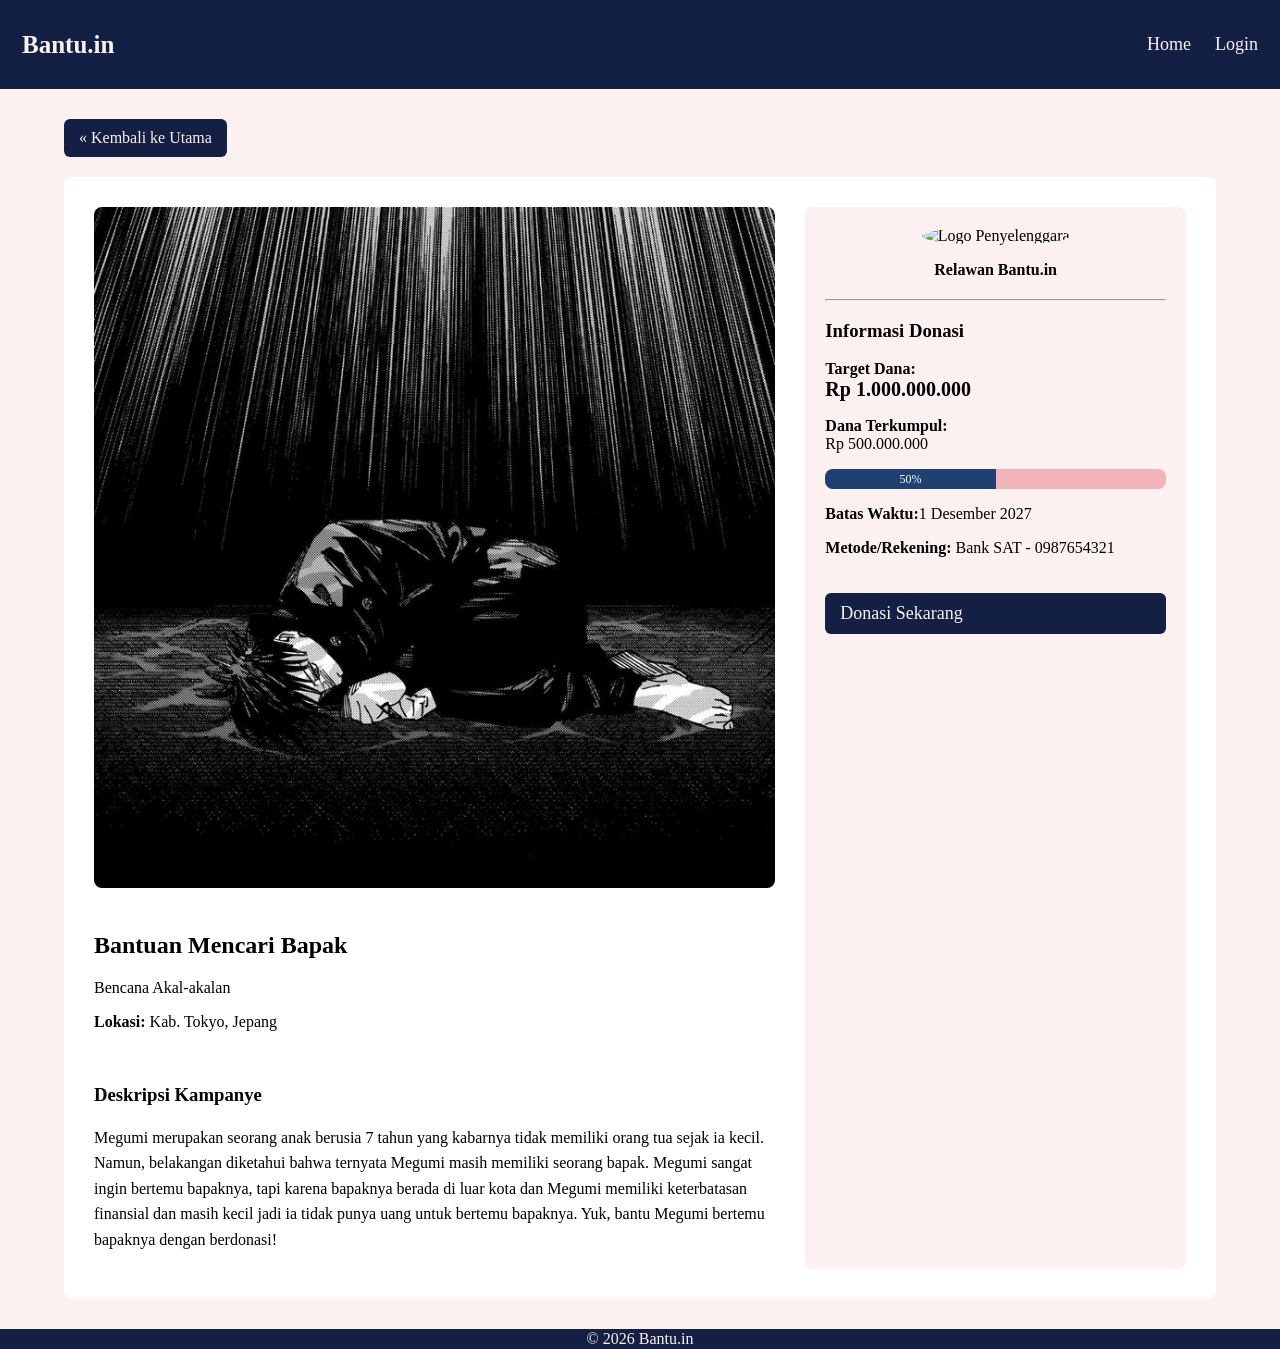
==== Crowdfunding Bantu.in/detail.html @ e0cf10b4 "detail1+css" ====
<!DOCTYPE html>
<html lang="en">
<head>
    <meta charset="UTF-8">
    <meta name="viewport" content="width=device-width, initial-scale=1.0">
    <title>Bantu.in - Crowdfunding and Donation Platform</title>
    <link rel="stylesheet" href="style.css">
</head>
<body>
    <header class="header">
        <a class="logo">Bantu.in</a>
        <nav class="navbar-right">
            <a href="index.html">Home</a>
            <a href="login.html">Login</a>
        </nav>
    </header>

    <main class="container">
        <a href="index.html" class="btn" style="margin-bottom: 20px">&laquo; Kembali ke Utama</a>
        <section class="detail-layout">
            <section class="col-main">
                <img src="gambar/detail1.jpeg" alt="Megumi terlantar" class="detail-img">
                <h2>Bantuan Mencari Bapak</h2>
                <span class="category-badge" style="margin-top:10px;">Bencana Akal-akalan</span>
                <p><strong>Lokasi:</strong> Kab. Tokyo, Jepang</p>
                <br>
                <h3>Deskripsi Kampanye</h3>
                <p style="margin-top: 10px; line-height: 1.6;">Megumi merupakan seorang anak berusia 7 tahun yang kabarnya tidak memiliki orang tua sejak ia kecil. Namun, belakangan diketahui bahwa ternyata Megumi masih memiliki seorang bapak. Megumi sangat ingin bertemu bapaknya, tapi karena bapaknya berada di luar kota dan Megumi memiliki keterbatasan finansial dan masih kecil jadi ia tidak punya uang untuk bertemu bapaknya. Yuk, bantu Megumi bertemu bapaknya dengan berdonasi!</p>
            </section>

            <section class="col-sidebar">
                <div style="text-align: center; margin-bottom: 20px;">
                    <img src="https://images.unsplash.com/photo-1560179707-f14e90ef3623?w=100&q=80" alt="Logo Penyelenggara" style="border-radius: 50%; width: 80px; height: 80px;">
                    <p><strong>Relawan Bantu.in</strong></p>
                </div>
                
                <hr style="margin: 15px 0;">
                
                <h3>Informasi Donasi</h3>
                <p style="margin-top: 10px;"><strong>Target Dana:</strong><br> <span style="font-size: 20px; font-weight: bold;">Rp 1.000.000.000</span></p>
                <p style="margin-top: 10px;"><strong>Dana Terkumpul:</strong><br> Rp 500.000.000</p>
                
                <div class="progress-container">
                    <div class="progress-bar" style="width: 50%;">50%</div>
                </div>

                <p><strong>Batas Waktu:</strong>1 Desember 2027</p>
                <p style="margin-top: 10px;"><strong>Metode/Rekening:</strong> Bank SAT - 0987654321</p>

                <a href="donasi.html" class="btn btn-donasi" style="width: 100%; box-sizing: border-box; font-size: 18px; margin-top: 20px;">Donasi Sekarang</a>
            </section>
        </section>
    </main>

    <footer class="footer">
        <p>&copy; 2026 Bantu.in</p>
    </footer>

</body>
</html>
---- Crowdfunding Bantu.in/style.css ----
body {
    margin: 0;
    padding: 0;
    background-color: #FDF0F0;
}

/*HEADER PART*/
.header {
    background-color: #132043;
    padding: 20px 10px;
    overflow: hidden;
    position: sticky;
    top: 0;
}

.header a {
    float: left;
    color: #FDF0F0;
    text-align: center;
    padding: 12px;
    text-decoration: none;
    font-size: 18px;
    line-height: 25px;
    border-radius: 4px;
}

.header a.logo {
    font-size: 25px;
    font-weight: bold;
}

.navbar-right a:hover {
  background-color: #FDF0F0;
  color: #132043;
}

.navbar-right a.active {
  background-color: #F1B4BB;
  color: #1F4172;
}

.navbar-right {
  float: right;
}

/*CONTENT PART*/
.container {
    padding: 30px 5%;
}

/*DARKK Blue #132043
Dark Blue #1F4172
Peach #F1B4BB
Pink Krem (?) #FDF0F0*/

/*DETAIL PAGE*/
.detail-layout {
    display: flex;
    gap: 30px;
    background: white;
    padding: 30px;
    border-radius: 8px;
    box-shadow: #1F4172;
}

.col-main {
    flex: 2;
}

.col-sidebar {
    flex: 1;
    background: #FDF0F0;
    padding: 20px;
    border-radius: 8px;
}

.detail-img {
    width: 100%;
    border-radius: 8px;
    margin-bottom: 20px;
}

.progress-container {
    background-color: #F1B4BB;
    border-radius: 8px;
    width: 100%;
    height: 20px;
    margin: 15px 0;
    overflow: hidden;
}

.progress-bar {
    background-color: #1F4172;
    height: 100%;
    text-align: center;
    color: white;
    font-size: 12px;
    line-height: 20px;
}

.btn, .btn-donasi {
    display: inline-block;
    background-color: #132043;
    color: #FDF0F0;
    padding: 10px 15px;
    text-decoration: none;
    border-radius: 6px;

}

.btn:hover, .btn-donasi:hover {
    background-color: #FDF0F0;
    color: #132043;
    outline: 2px solid #132043; 
}

.btn:active, .btn-donasi:active {
    background-color: #F1B4BB;
    color: #1F4172;
    outline: none;
}

/*FOOTER PART*/
.footer {
    background-color: #132043;
    padding: 1px 1px;
    overflow: hidden;
}

.footer p{
    color: #FDF0F0;
    margin: 0;
    text-align: center;
}

.login {
    font-family:Cambria, Cochin, Georgia, Times, 'Times New Roman', serif;
    font-size: 200px;
    position:relative;
    text-align: right;
    margin-right: 150px;
}
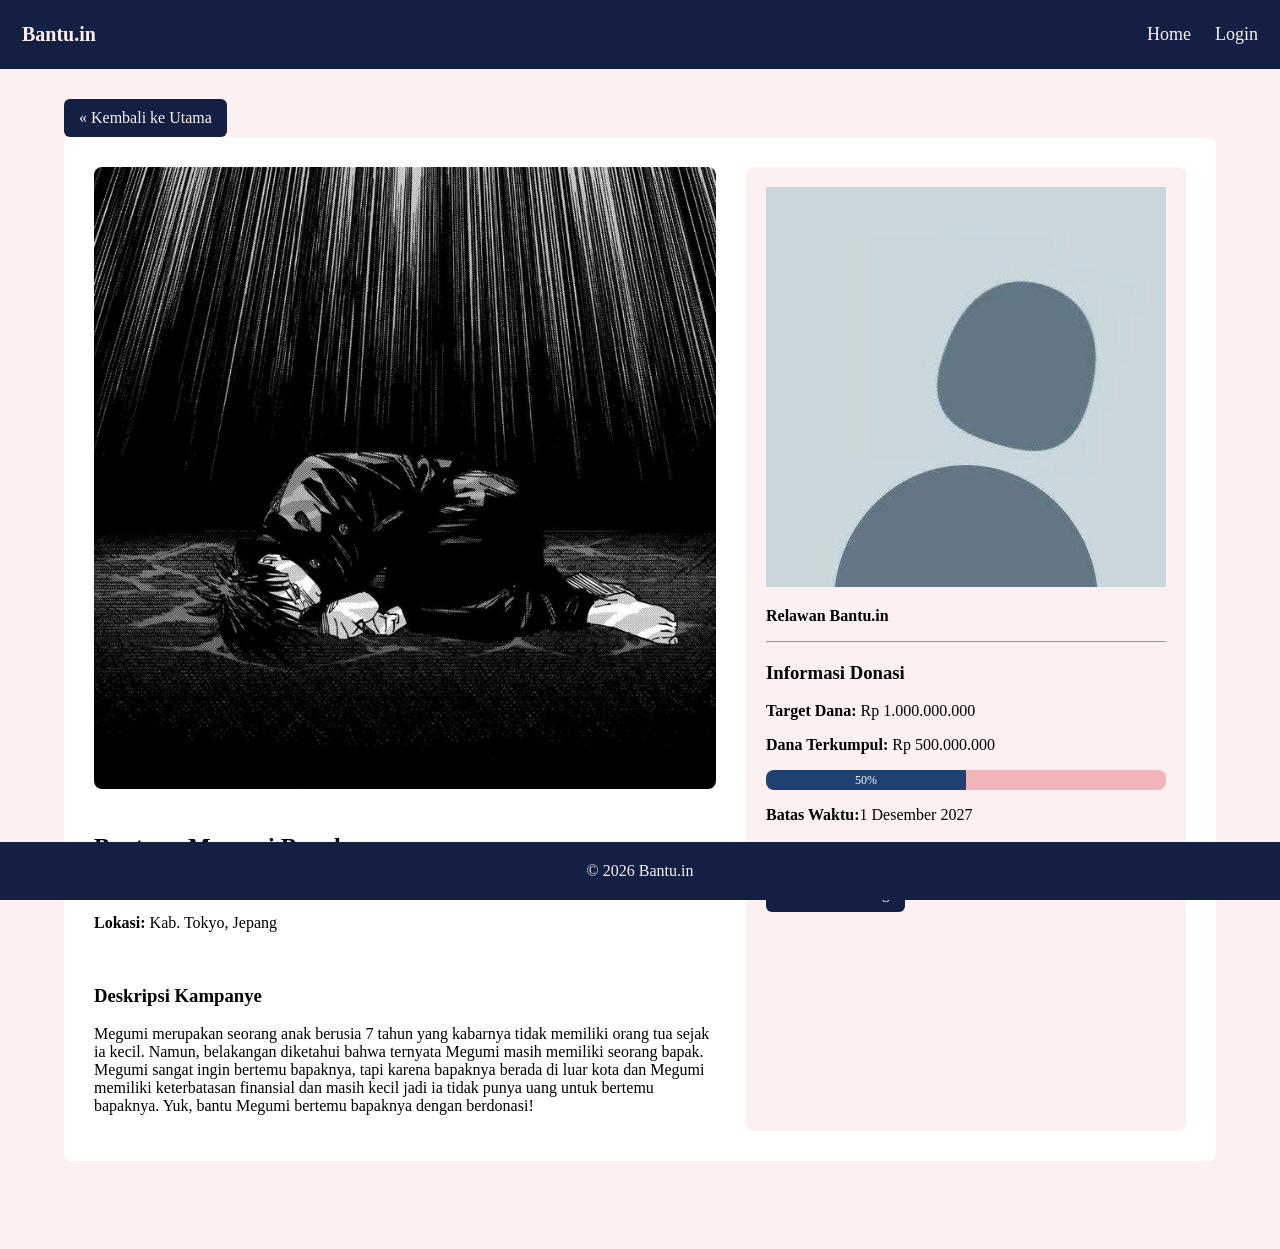
==== commit 2c201ffa: "kecilin header+benerin html detail" ====
--- a/Crowdfunding Bantu.in/detail.html
+++ b/Crowdfunding Bantu.in/detail.html
@@ -16,45 +16,42 @@
     </header>
 
     <main class="container">
-        <a href="index.html" class="btn" style="margin-bottom: 20px">&laquo; Kembali ke Utama</a>
+        <a href="index.html" class="btn btn-backhome">&laquo; Kembali ke Utama</a>
         <section class="detail-layout">
-            <section class="col-main">
+            <article class="col-main">
                 <img src="gambar/detail1.jpeg" alt="Megumi terlantar" class="detail-img">
                 <h2>Bantuan Mencari Bapak</h2>
-                <span class="category-badge" style="margin-top:10px;">Bencana Akal-akalan</span>
+                <span class="category-badge">Bencana Akal-akalan</span>
                 <p><strong>Lokasi:</strong> Kab. Tokyo, Jepang</p>
                 <br>
                 <h3>Deskripsi Kampanye</h3>
-                <p style="margin-top: 10px; line-height: 1.6;">Megumi merupakan seorang anak berusia 7 tahun yang kabarnya tidak memiliki orang tua sejak ia kecil. Namun, belakangan diketahui bahwa ternyata Megumi masih memiliki seorang bapak. Megumi sangat ingin bertemu bapaknya, tapi karena bapaknya berada di luar kota dan Megumi memiliki keterbatasan finansial dan masih kecil jadi ia tidak punya uang untuk bertemu bapaknya. Yuk, bantu Megumi bertemu bapaknya dengan berdonasi!</p>
-            </section>
+                <p class="deskripsi">Megumi merupakan seorang anak berusia 7 tahun yang kabarnya tidak memiliki orang tua sejak ia kecil. Namun, belakangan diketahui bahwa ternyata Megumi masih memiliki seorang bapak. Megumi sangat ingin bertemu bapaknya, tapi karena bapaknya berada di luar kota dan Megumi memiliki keterbatasan finansial dan masih kecil jadi ia tidak punya uang untuk bertemu bapaknya. Yuk, bantu Megumi bertemu bapaknya dengan berdonasi!</p>
+            </article>
 
-            <section class="col-sidebar">
-                <div style="text-align: center; margin-bottom: 20px;">
-                    <img src="https://images.unsplash.com/photo-1560179707-f14e90ef3623?w=100&q=80" alt="Logo Penyelenggara" style="border-radius: 50%; width: 80px; height: 80px;">
+            <article class="col-sidebar">
+                <div>
+                    <img src="gambar/profil1.jpeg" alt="Logo Penyelenggara" class="organizer-logo">
                     <p><strong>Relawan Bantu.in</strong></p>
                 </div>
                 
-                <hr style="margin: 15px 0;">
+                <hr>
                 
                 <h3>Informasi Donasi</h3>
-                <p style="margin-top: 10px;"><strong>Target Dana:</strong><br> <span style="font-size: 20px; font-weight: bold;">Rp 1.000.000.000</span></p>
-                <p style="margin-top: 10px;"><strong>Dana Terkumpul:</strong><br> Rp 500.000.000</p>
-                
+                <p><strong>Target Dana:</strong> <span class="dana-badge">Rp 1.000.000.000</span></p>
+                <p><strong>Dana Terkumpul:</strong> <span class="dana-badge">Rp 500.000.000</span></p>
                 <div class="progress-container">
                     <div class="progress-bar" style="width: 50%;">50%</div>
                 </div>
+                <p><strong>Batas Waktu:</strong>1 Desember 2027</p>
+                <p class="rekening-info"><strong>Metode/Rekening:</strong> Bank SAT - 0987654321</p>
 
-                <p><strong>Batas Waktu:</strong>1 Desember 2027</p>
-                <p style="margin-top: 10px;"><strong>Metode/Rekening:</strong> Bank SAT - 0987654321</p>
-
-                <a href="donasi.html" class="btn btn-donasi" style="width: 100%; box-sizing: border-box; font-size: 18px; margin-top: 20px;">Donasi Sekarang</a>
-            </section>
+                <a href="donasi.html" class="btn btn-donasi">Donasi Sekarang</a>
+            </article>
         </section>
     </main>
 
     <footer class="footer">
         <p>&copy; 2026 Bantu.in</p>
     </footer>
-
 </body>
 </html>
--- a/Crowdfunding Bantu.in/style.css
+++ b/Crowdfunding Bantu.in/style.css
@@ -1,3 +1,4 @@
+/**/
 body {
     margin: 0;
     padding: 0;
@@ -7,7 +8,7 @@
 /*HEADER PART*/
 .header {
     background-color: #132043;
-    padding: 20px 10px;
+    padding: 10px;
     overflow: hidden;
     position: sticky;
     top: 0;
@@ -25,7 +26,7 @@
 }
 
 .header a.logo {
-    font-size: 25px;
+    font-size: 20px;
     font-weight: bold;
 }
 
@@ -123,8 +124,10 @@
 /*FOOTER PART*/
 .footer {
     background-color: #132043;
-    padding: 1px 1px;
+    padding: 20px;
     overflow: hidden;
+    position: sticky;
+    bottom: 0;
 }
 
 .footer p{
@@ -139,4 +142,15 @@
     position:relative;
     text-align: right;
     margin-right: 150px;
+}
+
+.loginPage {
+    text-align: center;
+    padding: 20px;
+    border-radius: 8px;
+    width: 300px;
+}
+
+button {
+    background-color: greenyellow;
 }
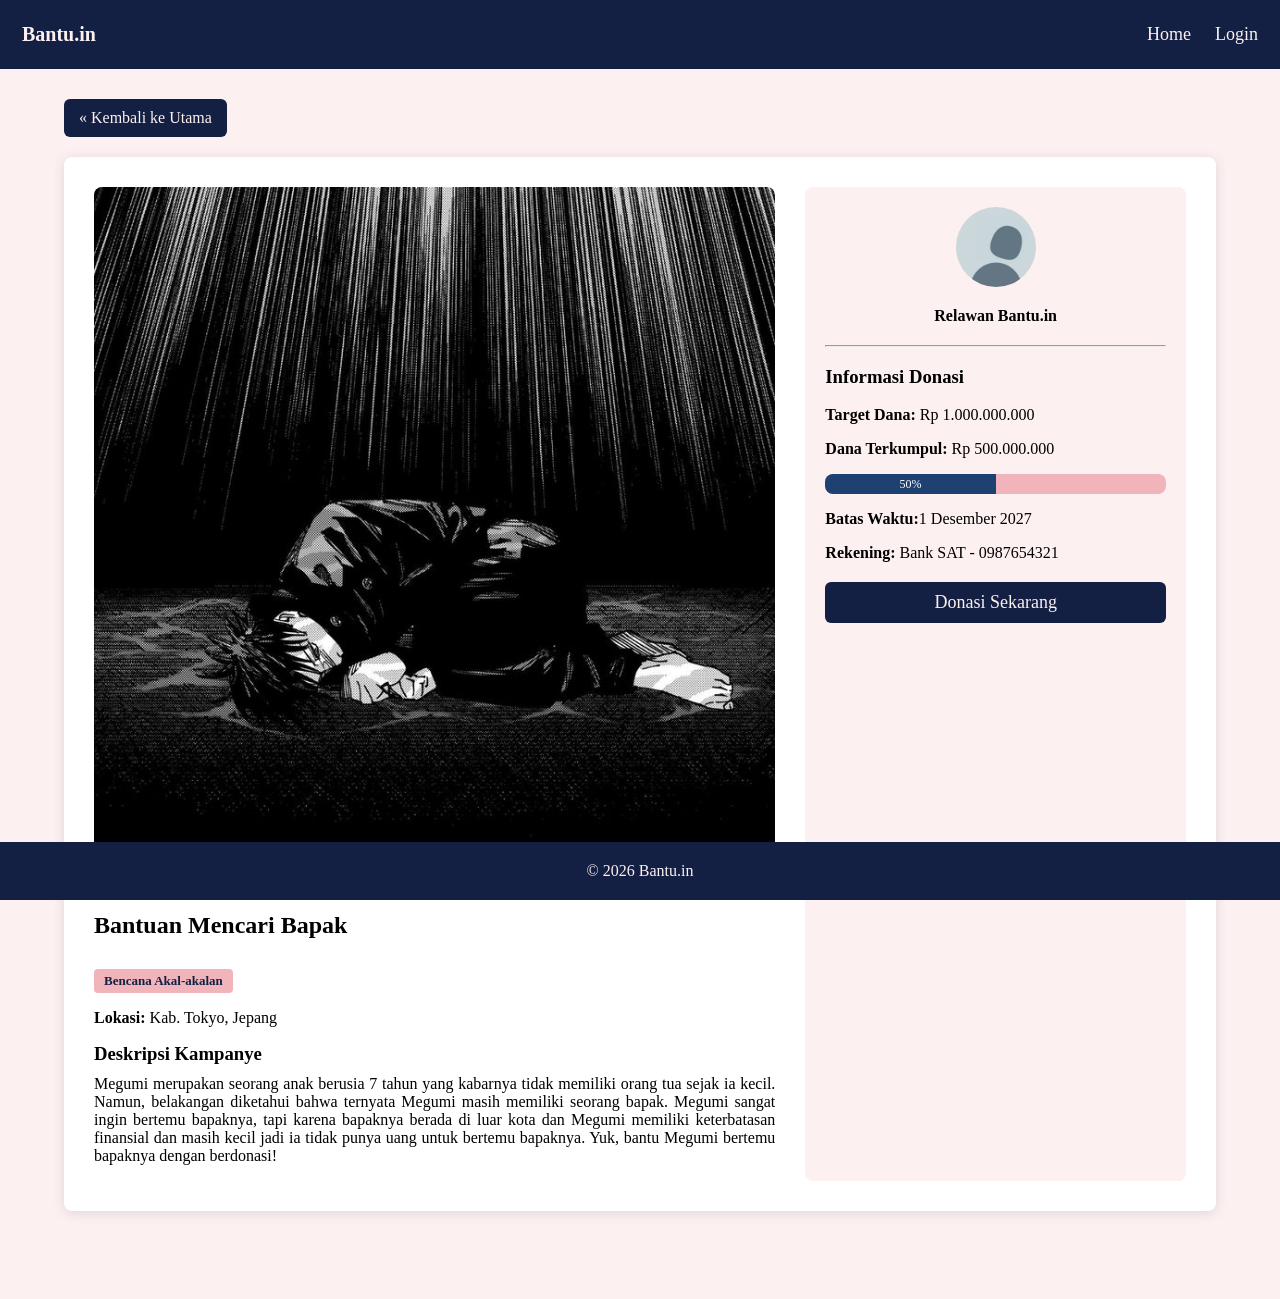
==== commit ff456304: "css page detail" ====
--- a/Crowdfunding Bantu.in/detail.html
+++ b/Crowdfunding Bantu.in/detail.html
@@ -23,13 +23,12 @@
                 <h2>Bantuan Mencari Bapak</h2>
                 <span class="category-badge">Bencana Akal-akalan</span>
                 <p><strong>Lokasi:</strong> Kab. Tokyo, Jepang</p>
-                <br>
                 <h3>Deskripsi Kampanye</h3>
                 <p class="deskripsi">Megumi merupakan seorang anak berusia 7 tahun yang kabarnya tidak memiliki orang tua sejak ia kecil. Namun, belakangan diketahui bahwa ternyata Megumi masih memiliki seorang bapak. Megumi sangat ingin bertemu bapaknya, tapi karena bapaknya berada di luar kota dan Megumi memiliki keterbatasan finansial dan masih kecil jadi ia tidak punya uang untuk bertemu bapaknya. Yuk, bantu Megumi bertemu bapaknya dengan berdonasi!</p>
             </article>
 
             <article class="col-sidebar">
-                <div>
+                <div class="organizer-info">
                     <img src="gambar/profil1.jpeg" alt="Logo Penyelenggara" class="organizer-logo">
                     <p><strong>Relawan Bantu.in</strong></p>
                 </div>
@@ -43,7 +42,7 @@
                     <div class="progress-bar" style="width: 50%;">50%</div>
                 </div>
                 <p><strong>Batas Waktu:</strong>1 Desember 2027</p>
-                <p class="rekening-info"><strong>Metode/Rekening:</strong> Bank SAT - 0987654321</p>
+                <p class="rekening-info"><strong>Rekening:</strong> Bank SAT - 0987654321</p>
 
                 <a href="donasi.html" class="btn btn-donasi">Donasi Sekarang</a>
             </article>
--- a/Crowdfunding Bantu.in/style.css
+++ b/Crowdfunding Bantu.in/style.css
@@ -61,11 +61,21 @@
     background: white;
     padding: 30px;
     border-radius: 8px;
-    box-shadow: #1F4172;
+    box-shadow: 0 2px 12px #1F417226;
+    margin-top: 20px;
 }
 
 .col-main {
     flex: 2;
+}
+.col-main h3{
+    margin-top: 10px;
+    margin-bottom: 0;
+}
+
+.deskripsi{
+    margin-top: 10px;
+    text-align: justify;
 }
 
 .col-sidebar {
@@ -75,10 +85,37 @@
     border-radius: 8px;
 }
 
+.organizer-info{
+    text-align: center;
+    margin-bottom: 20px;
+}
+
+.organizer-logo{
+    border-radius: 50%;
+    width: 80px;
+    height: 80px;
+}
+
+.rekening-info{
+    margin-top: 10px;
+}
+
 .detail-img {
     width: 100%;
+    height: auto;
     border-radius: 8px;
     margin-bottom: 20px;
+}
+
+.category-badge{
+    display: inline-block;
+    margin-top: 10px;
+    background-color: #F1B4BB;
+    color: #132043;
+    padding: 4px 10px;
+    border-radius: 4px;
+    font-size: 13px;
+    font-weight: bold;
 }
 
 .progress-container {
@@ -99,6 +136,10 @@
     line-height: 20px;
 }
 
+.btn{
+    margin-bottom: 0;
+}
+
 .btn, .btn-donasi {
     display: inline-block;
     background-color: #132043;
@@ -106,19 +147,25 @@
     padding: 10px 15px;
     text-decoration: none;
     border-radius: 6px;
-
 }
 
 .btn:hover, .btn-donasi:hover {
-    background-color: #FDF0F0;
-    color: #132043;
-    outline: 2px solid #132043; 
+    background-color: #1F4172;
+    color: #FDF0F0;
 }
 
 .btn:active, .btn-donasi:active {
     background-color: #F1B4BB;
     color: #1F4172;
-    outline: none;
+}
+
+.btn-donasi{
+    display: block;
+    width: 100%;
+    box-sizing: border-box;
+    font-size: 18px;
+    margin-top: 20px;
+    text-align: center;
 }
 
 /*FOOTER PART*/
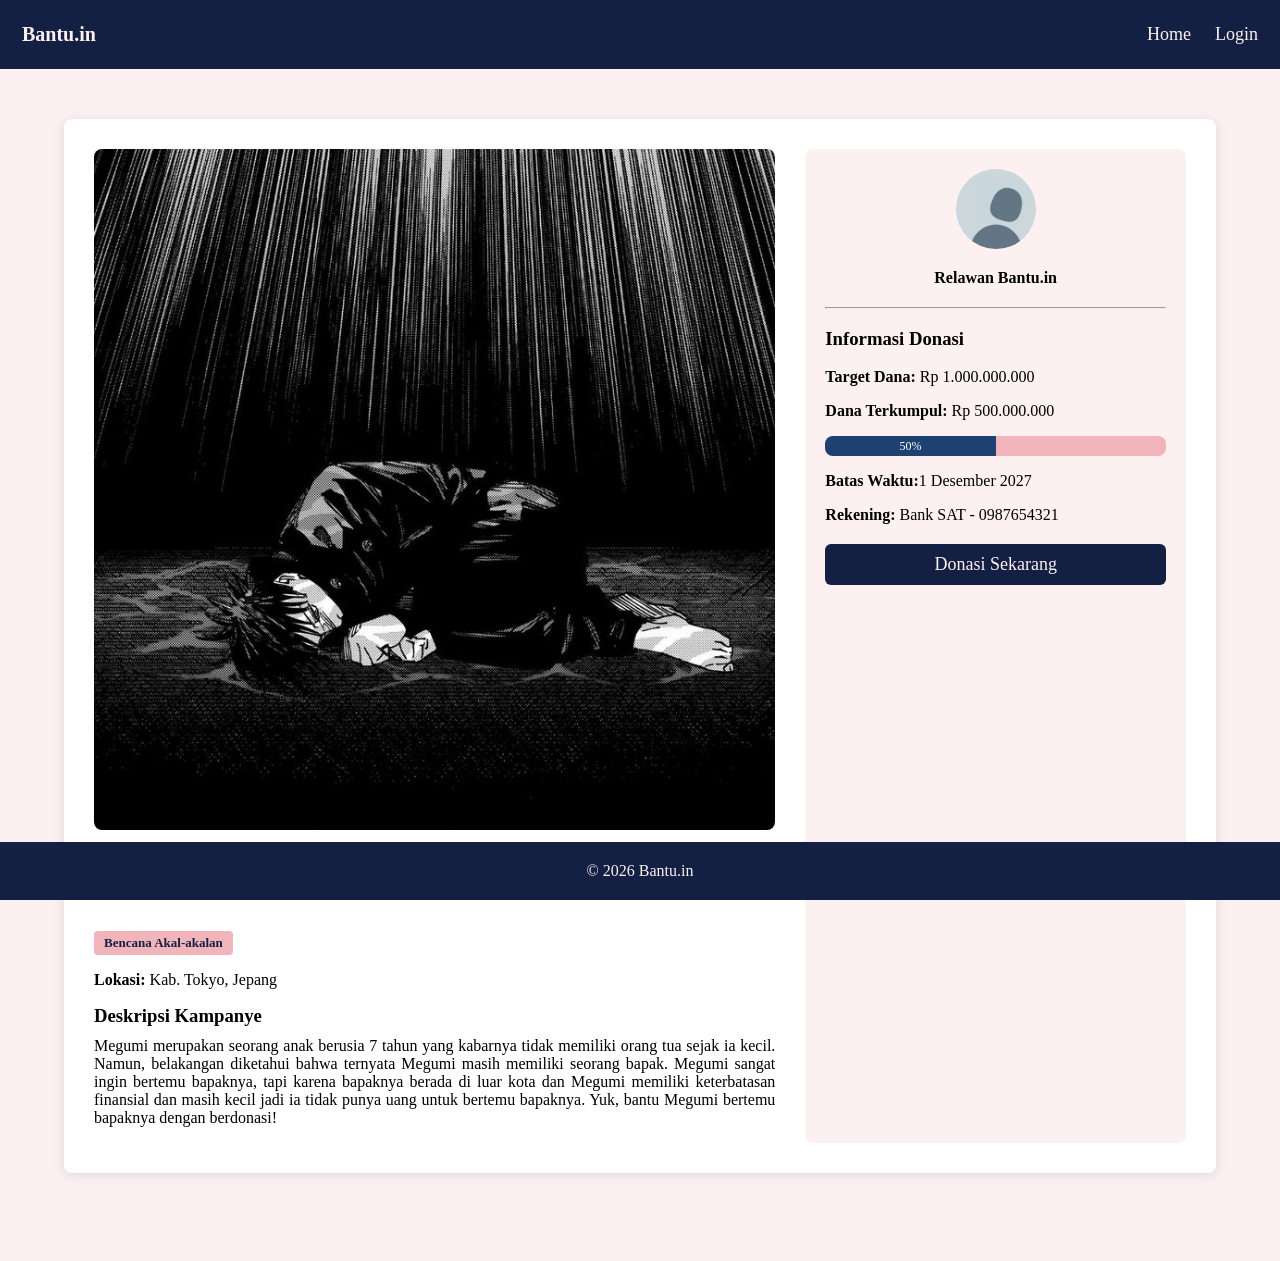
==== commit 9b7658b7: "hapus btn detail page" ====
--- a/Crowdfunding Bantu.in/detail.html
+++ b/Crowdfunding Bantu.in/detail.html
@@ -16,7 +16,7 @@
     </header>
 
     <main class="container">
-        <a href="index.html" class="btn btn-backhome">&laquo; Kembali ke Utama</a>
+        <!--- <a href="index.html" class="btn btn-backhome">&laquo; Kembali ke Utama</a> --->
         <section class="detail-layout">
             <article class="col-main">
                 <img src="gambar/detail1.jpeg" alt="Megumi terlantar" class="detail-img">
--- a/Crowdfunding Bantu.in/style.css
+++ b/Crowdfunding Bantu.in/style.css
@@ -31,13 +31,13 @@
 }
 
 .navbar-right a:hover {
-  background-color: #FDF0F0;
-  color: #132043;
+    background-color: #FDF0F0;
+    color: #132043;
 }
 
 .navbar-right a.active {
-  background-color: #F1B4BB;
-  color: #1F4172;
+    background-color: #F1B4BB;
+    color: #1F4172;
 }
 
 .navbar-right {
@@ -136,10 +136,6 @@
     line-height: 20px;
 }
 
-.btn{
-    margin-bottom: 0;
-}
-
 .btn, .btn-donasi {
     display: inline-block;
     background-color: #132043;
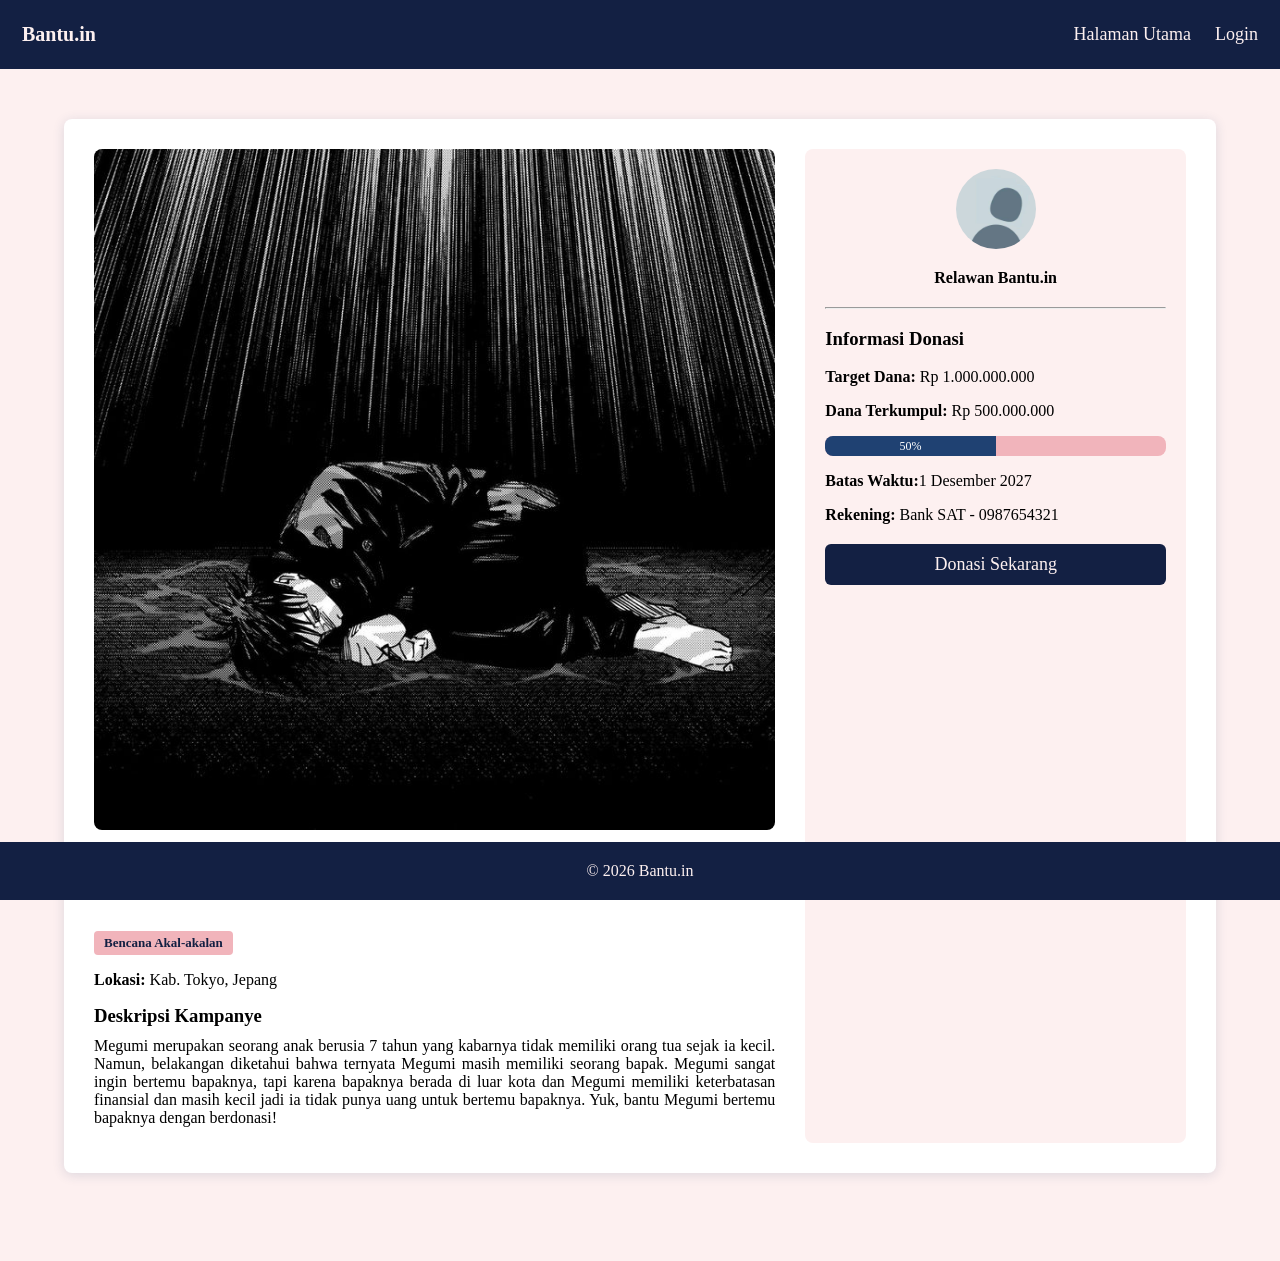
==== commit 7d27cf60: "header" ====
--- a/Crowdfunding Bantu.in/detail.html
+++ b/Crowdfunding Bantu.in/detail.html
@@ -10,7 +10,7 @@
     <header class="header">
         <a class="logo">Bantu.in</a>
         <nav class="navbar-right">
-            <a href="index.html">Home</a>
+            <a href="index.html">Halaman Utama</a>
             <a href="login.html">Login</a>
         </nav>
     </header>
--- a/Crowdfunding Bantu.in/style.css
+++ b/Crowdfunding Bantu.in/style.css
@@ -1,11 +1,10 @@
-/**/
 body {
     margin: 0;
     padding: 0;
     background-color: #FDF0F0;
 }
 
-/*HEADER PART*/
+/*HEADER*/
 .header {
     background-color: #132043;
     padding: 10px;
@@ -164,7 +163,7 @@
     text-align: center;
 }
 
-/*FOOTER PART*/
+/*FOOTER*/
 .footer {
     background-color: #132043;
     padding: 20px;
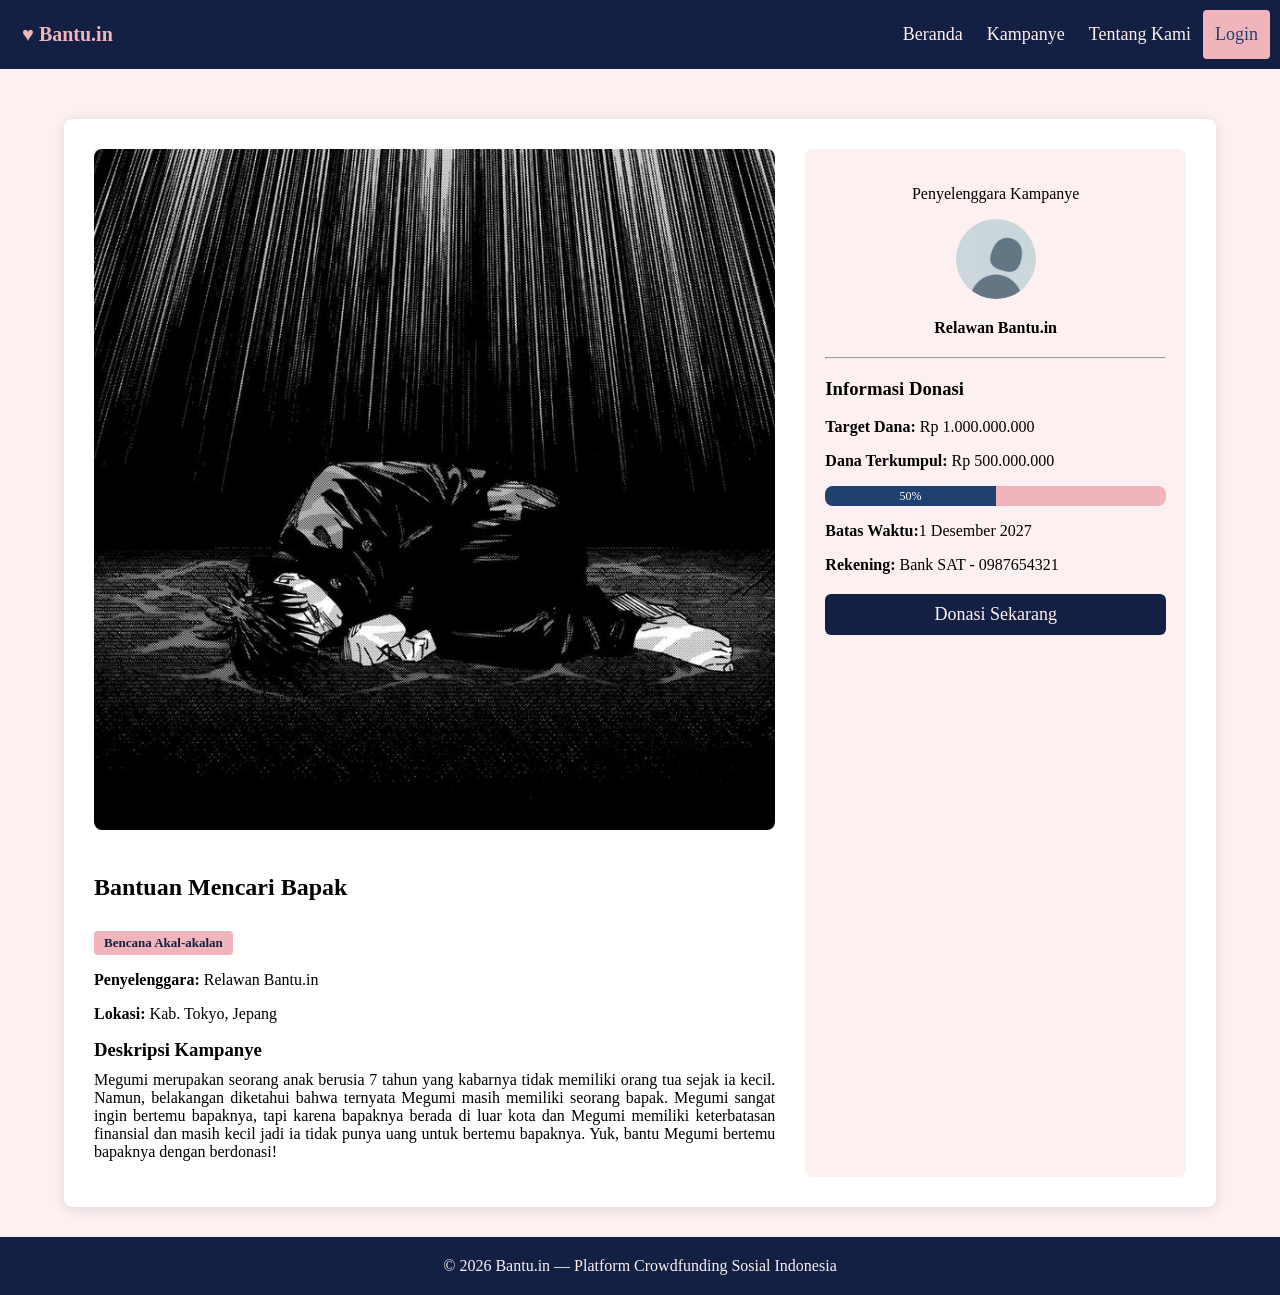
==== commit 5fa921e2: "benerin header footer login" ====
--- a/Crowdfunding Bantu.in/detail.html
+++ b/Crowdfunding Bantu.in/detail.html
@@ -8,10 +8,12 @@
 </head>
 <body>
     <header class="header">
-        <a class="logo">Bantu.in</a>
+        <a href="index.html" class="logo">♥︎ Bantu.in</a>
         <nav class="navbar-right">
-            <a href="index.html">Halaman Utama</a>
-            <a href="login.html">Login</a>
+            <a href="index.html">Beranda</a>
+            <a href="index.html">Kampanye</a>
+            <a href="index.html">Tentang Kami</a>
+            <a href="login.html" class="active">Login</a>
         </nav>
     </header>
 
@@ -22,6 +24,7 @@
                 <img src="gambar/detail1.jpeg" alt="Megumi terlantar" class="detail-img">
                 <h2>Bantuan Mencari Bapak</h2>
                 <span class="category-badge">Bencana Akal-akalan</span>
+                <p><strong>Penyelenggara:</strong> Relawan Bantu.in</p>
                 <p><strong>Lokasi:</strong> Kab. Tokyo, Jepang</p>
                 <h3>Deskripsi Kampanye</h3>
                 <p class="deskripsi">Megumi merupakan seorang anak berusia 7 tahun yang kabarnya tidak memiliki orang tua sejak ia kecil. Namun, belakangan diketahui bahwa ternyata Megumi masih memiliki seorang bapak. Megumi sangat ingin bertemu bapaknya, tapi karena bapaknya berada di luar kota dan Megumi memiliki keterbatasan finansial dan masih kecil jadi ia tidak punya uang untuk bertemu bapaknya. Yuk, bantu Megumi bertemu bapaknya dengan berdonasi!</p>
@@ -29,6 +32,7 @@
 
             <article class="col-sidebar">
                 <div class="organizer-info">
+                    <p>Penyelenggara Kampanye</p>
                     <img src="gambar/profil1.jpeg" alt="Logo Penyelenggara" class="organizer-logo">
                     <p><strong>Relawan Bantu.in</strong></p>
                 </div>
@@ -50,7 +54,7 @@
     </main>
 
     <footer class="footer">
-        <p>&copy; 2026 Bantu.in</p>
+        <p>&copy; 2026 Bantu.in &mdash; Platform Crowdfunding Sosial Indonesia</p>
     </footer>
 </body>
 </html>
--- a/Crowdfunding Bantu.in/style.css
+++ b/Crowdfunding Bantu.in/style.css
@@ -1,7 +1,14 @@
 body {
+    display: flex;
+    flex-direction: column;
+    min-height: 100vh;
     margin: 0;
     padding: 0;
     background-color: #FDF0F0;
+}
+
+main {
+    flex: 1;
 }
 
 /*HEADER*/
@@ -27,6 +34,8 @@
 .header a.logo {
     font-size: 20px;
     font-weight: bold;
+    color: #F1B4BB;
+    float: left;
 }
 
 .navbar-right a:hover {
@@ -168,8 +177,8 @@
     background-color: #132043;
     padding: 20px;
     overflow: hidden;
-    position: sticky;
-    bottom: 0;
+    position: static;
+    bottom: auto;
 }
 
 .footer p{
@@ -186,13 +195,682 @@
     margin-right: 150px;
 }
 
+/* BAGIAN LOGIN PAGE */
+
+main.loginContainer{
+    min-height: auto;
+    display: flex;
+    justify-content: center;
+    align-items: center;
+    text-align: center;
+    letter-spacing: 1px;
+}
+
 .loginPage {
-    text-align: center;
-    padding: 20px;
+    background-color: #ffffff;
+    border-radius: 10px;
+    box-shadow: 0 2px 16px rgba(19, 32, 67, 0.12);
+    padding: 40px 36px;
+    width: 100%;
+    max-width: 380px;
+    text-align: center;
+}
+
+.login-header {
+    margin-bottom: 28px;
+}
+
+.login-logo-icon {
+    font-size: 36px;
+    color: #F1B4BB;
+    display: block;
+    margin-bottom: 8px;
+}
+
+.login-sub {
+    font-size: 13px;
+    color: #888888;
+    margin: 0;
+}
+
+h2#tulisanLogin {
+    font-size: 24px;
+    letter-spacing: 6px;
+    color: #132043;
+    margin: 0 0 6px 0;
+}
+
+.login-field {
+    text-align: left;
+    margin-bottom: 18px;
+}
+
+.login-field label {
+    display: block;
+    font-size: 13px;
+    font-weight: bold;
+    color: #132043;
+    margin-bottom: 6px;
+}
+
+.login-field input {
+    width: 100%;
+    padding: 10px 12px;
+    border: 1.5px solid #c8d0dc;
+    border-radius: 6px;
+    font-size: 14px;
+    background-color: #FDF0F0;
+    color: #132043;
+    box-sizing: border-box;
+    font-family: Arial, sans-serif;
+    outline: none;
+}
+
+.login-field input:focus {
+    border-color: #1F4172;
+    background-color: #ffffff;
+}
+
+.login-field input::placeholder {
+    color: #aaaaaa;
+}
+
+button#login {
+    width: 100%;
+    padding: 11px;
+    background-color: #132043;
+    color: #FDF0F0;
+    border: none;
+    border-radius: 6px;
+    font-size: 15px;
+    font-weight: bold;
+    cursor: pointer;
+    margin-top: 6px;
+    transition: background-color 0.2s;
+    font-family: Arial, sans-serif;
+}
+
+button#login:hover {
+    background-color: #1F4172;
+}
+
+button#login:active {
+    background-color: #F1B4BB;
+    color: #132043;
+}
+
+
+
+/* INI BAGIAN HOME PAGEE YH */
+/* ================================================
+   Color Pallete nyah:
+   - Dark Deep  : #132043
+   - Dark Blue  : #1F4172
+   - Peach      : #F1B4BB
+   - Cream Pink : #FDF0F0
+================================================ */
+
+/* ── RESET DASAR ── */
+.halaman-home * {
+    margin: 0;
+    padding: 0;
+    box-sizing: border-box;
+}
+
+.halaman-home {
+    font-family: Arial, sans-serif;
+    background-color: #FDF0F0;
+    color: #132043;
+    font-size: 15px;
+    line-height: 1.6;
+    display: flex;
+    flex-direction: column;
+    min-height: 100vh;
+}
+
+.halaman-home a {
+    text-decoration: none;
+    color: inherit;
+}
+
+.halaman-home ul {
+    list-style: none;
+}
+
+.halaman-home img {
+    display: block;
+    width: 100%;
+}
+
+/* ── CONTAINER ── */
+.halaman-home .home-container {
+    max-width: 1200px;
+    margin: 0 auto;
+    padding: 0 20px;
+}
+
+/* ================================================
+   HEADER
+================================================ */
+.halaman-home .home-header {
+    background-color: #132043;
+    padding: 14px 0;
+    position: sticky;
+    top: 0;
+    z-index: 100;
+    box-shadow: 0 2px 8px rgba(0, 0, 0, 0.3);
+}
+
+.halaman-home .home-header-inner {
+    display: flex;
+    justify-content: space-between;
+    align-items: center;
+}
+
+/* Logo */
+.halaman-home .home-logo {
+    display: flex;
+    align-items: center;
+    gap: 8px;
+    cursor: pointer;
+}
+
+.halaman-home .home-logo-icon {
+    color: #F1B4BB;
+    font-size: 22px;
+}
+
+.halaman-home .home-logo-text {
+    color: #ffffff;
+    font-size: 22px;
+    font-weight: bold;
+    letter-spacing: 1px;
+}
+
+/* Navbar */
+.halaman-home .home-navbar {
+    display: flex;
+    align-items: center;
+    gap: 24px;
+}
+
+.halaman-home .home-nav-link {
+    color: rgba(255, 255, 255, 0.8);
+    font-size: 14px;
+    padding: 4px 0;
+    border-bottom: 2px solid transparent;
+    transition: color 0.2s, border-color 0.2s;
+    text-decoration: none;
+}
+
+.halaman-home .home-nav-link:hover,
+.halaman-home .home-nav-link.aktif {
+    color: #F1B4BB;
+    border-bottom: 2px solid #F1B4BB;
+}
+
+.halaman-home .home-btn-login {
+    background-color: #F1B4BB;
+    color: #132043;
+    font-weight: bold;
+    font-size: 14px;
+    padding: 7px 20px;
+    border-radius: 5px;
+    transition: background-color 0.2s;
+    text-decoration: none;
+}
+
+.halaman-home .home-btn-login:hover {
+    background-color: #e89aa3;
+}
+
+/* ================================================
+   HERO SECTION
+================================================ */
+.halaman-home .home-hero {
+    background-color: #1F4172;
+    color: #ffffff;
+    padding: 60px 0;
+    text-align: center;
+}
+
+.halaman-home .home-hero h1 {
+    font-size: 32px;
+    margin-bottom: 16px;
+    line-height: 1.3;
+}
+
+.halaman-home .home-hero p {
+    font-size: 16px;
+    color: rgba(255, 255, 255, 0.85);
+    max-width: 580px;
+    margin: 0 auto 28px auto;
+    line-height: 1.7;
+}
+
+.halaman-home .home-btn-utama {
+    display: inline-block;
+    background-color: #F1B4BB;
+    color: #132043;
+    font-weight: bold;
+    font-size: 15px;
+    padding: 12px 32px;
+    border-radius: 6px;
+    transition: background-color 0.2s;
+    text-decoration: none;
+}
+
+.halaman-home .home-btn-utama:hover {
+    background-color: #e89aa3;
+}
+
+/* ================================================
+   SECTION PENCARIAN / FILTER
+================================================ */
+.halaman-home .home-section-pencarian {
+    background-color: #ffffff;
+    padding: 40px 0;
+    border-bottom: 3px solid #F1B4BB;
+}
+
+.halaman-home .home-section-pencarian h2 {
+    font-size: 22px;
+    color: #132043;
+    margin-bottom: 6px;
+}
+
+.halaman-home .home-sub-judul {
+    color: #555555;
+    font-size: 14px;
+    margin-bottom: 22px;
+}
+
+.halaman-home .home-form-pencarian {
+    display: flex;
+    flex-wrap: wrap;
+    gap: 16px;
+    align-items: flex-end;
+}
+
+.halaman-home .home-form-group {
+    display: flex;
+    flex-direction: column;
+    gap: 6px;
+    flex: 1;
+    min-width: 180px;
+}
+
+.halaman-home .home-form-group label {
+    font-size: 13px;
+    font-weight: bold;
+    color: #132043;
+}
+
+.halaman-home .home-form-group input,
+.halaman-home .home-form-group select {
+    padding: 9px 12px;
+    border: 1.5px solid #c8d0dc;
+    border-radius: 5px;
+    font-size: 14px;
+    background-color: #FDF0F0;
+    color: #132043;
+    font-family: Arial, sans-serif;
+    outline: none;
+    transition: border-color 0.2s;
+}
+
+.halaman-home .home-form-group input:focus,
+.halaman-home .home-form-group select:focus {
+    border-color: #1F4172;
+    background-color: #ffffff;
+}
+
+.halaman-home .home-form-group input::placeholder {
+    color: #aaaaaa;
+}
+
+.halaman-home .home-tombol-wrap {
+    flex: 0;
+    min-width: auto;
+}
+
+.halaman-home .home-btn-cari {
+    background-color: #1F4172;
+    color: #ffffff;
+    border: none;
+    padding: 10px 24px;
+    border-radius: 5px;
+    font-size: 14px;
+    font-weight: bold;
+    cursor: pointer;
+    font-family: Arial, sans-serif;
+    transition: background-color 0.2s;
+    white-space: nowrap;
+}
+
+.halaman-home .home-btn-cari:hover {
+    background-color: #132043;
+}
+
+/* ================================================
+   SECTION DAFTAR KAMPANYE
+================================================ */
+.halaman-home .home-section-kampanye {
+    padding: 48px 0;
+    flex: 1;
+}
+
+.halaman-home .home-section-kampanye h2 {
+    font-size: 22px;
+    color: #132043;
+    margin-bottom: 6px;
+}
+
+/* Grid 3 kolom */
+.halaman-home .home-grid-kampanye {
+    display: grid;
+    grid-template-columns: repeat(3, 1fr);
+    gap: 24px;
+    margin-top: 24px;
+}
+
+/* ── Card Kampanye ── */
+.halaman-home .home-card-kampanye {
+    background-color: #ffffff;
     border-radius: 8px;
-    width: 300px;
-}
-
-button {
-    background-color: greenyellow;
-}+    overflow: hidden;
+    box-shadow: 0 2px 10px rgba(19, 32, 67, 0.1);
+    border: 1px solid #e0e8f0;
+    display: flex;
+    flex-direction: column;
+    transition: box-shadow 0.25s, transform 0.25s;
+}
+
+.halaman-home .home-card-kampanye:hover {
+    box-shadow: 0 6px 20px rgba(19, 32, 67, 0.18);
+    transform: translateY(-4px);
+}
+
+/* Poster */
+.halaman-home .home-card-poster {
+    width: 100%;
+    height: 190px;
+    object-fit: cover;
+    background-color: #c8d6e8;
+    display: block;
+}
+
+/* Isi card */
+.halaman-home .home-card-isi {
+    padding: 16px 18px 20px;
+    display: flex;
+    flex-direction: column;
+    flex: 1;
+}
+
+/* Badge Kategori */
+.halaman-home .home-badge {
+    display: inline-block;
+    font-size: 11px;
+    font-weight: bold;
+    padding: 3px 10px;
+    border-radius: 20px;
+    margin-bottom: 10px;
+    width: fit-content;
+}
+
+.halaman-home .home-badge-bencana {
+    background-color: #F1B4BB;
+    color: #7a1a28;
+}
+
+.halaman-home .home-badge-pendidikan {
+    background-color: #1F4172;
+    color: #ffffff;
+}
+
+.halaman-home .home-badge-sosial {
+    background-color: #132043;
+    color: #F1B4BB;
+}
+
+.halaman-home .home-badge-kesehatan {
+    background-color: #e07060;
+    color: #ffffff;
+}
+
+.halaman-home .home-badge-lingkungan {
+    background-color: #3a8a5a;
+    color: #ffffff;
+}
+
+/* Judul kampanye */
+.halaman-home .home-card-judul {
+    font-size: 15px;
+    font-weight: bold;
+    color: #132043;
+    margin-bottom: 8px;
+    line-height: 1.4;
+}
+
+.halaman-home .home-card-penyelenggara {
+    font-size: 13px;
+    color: #444444;
+    margin-bottom: 4px;
+}
+
+.halaman-home .home-card-lokasi {
+    font-size: 13px;
+    color: #666666;
+    margin-bottom: 12px;
+}
+
+/* Progress Bar */
+.halaman-home .home-progress-bar {
+    width: 100%;
+    height: 10px;
+    background-color: #e0e8f0;
+    border-radius: 10px;
+    overflow: hidden;
+    margin-bottom: 6px;
+}
+
+.halaman-home .home-progress-isi {
+    height: 100%;
+    background-color: #1F4172;
+    border-radius: 10px;
+}
+
+.halaman-home .home-progress-label {
+    font-size: 12px;
+    color: #555555;
+    margin-bottom: 12px;
+}
+
+/* Tabel Info */
+.halaman-home .home-card-info {
+    width: 100%;
+    border-collapse: collapse;
+    font-size: 13px;
+    margin-bottom: 16px;
+}
+
+.halaman-home .home-card-info td {
+    padding: 3px 0;
+    color: #333333;
+    vertical-align: top;
+}
+
+.halaman-home .home-card-info td:first-child {
+    width: 120px;
+    color: #666666;
+}
+
+.halaman-home .home-card-info td:last-child {
+    font-weight: bold;
+    color: #132043;
+}
+
+/* Tombol Detail */
+.halaman-home .home-btn-detail {
+    display: block;
+    text-align: center;
+    background-color: #132043;
+    color: #FDF0F0;
+    font-weight: bold;
+    font-size: 13px;
+    padding: 10px;
+    border-radius: 5px;
+    margin-top: auto;
+    transition: background-color 0.2s;
+    text-decoration: none;
+}
+
+.halaman-home .home-btn-detail:hover {
+    background-color: #1F4172;
+}
+
+/* ================================================
+   FOOTER HOME
+================================================ */
+.halaman-home .home-footer {
+    background-color: #132043;
+    color: rgba(255, 255, 255, 0.75);
+    padding-top: 48px;
+    position: static;
+    width: 100%;
+    margin-top: auto;
+}
+
+.halaman-home .home-footer-inner {
+    display: grid;
+    grid-template-columns: 2fr 1fr 1fr 1fr;
+    gap: 32px;
+    padding-bottom: 36px;
+    width: 100%;
+    max-width: 1200px;
+    margin-left: auto;
+    margin-right: auto;
+    padding-left: 20px;
+    padding-right: 20px;
+    box-sizing: border-box;
+}
+
+.halaman-home .home-footer-kolom p {
+    font-size: 13px;
+    line-height: 1.8;
+    margin-top: 12px;
+    max-width: 260px;
+}
+
+.halaman-home .home-footer-kolom h4 {
+    color: #F1B4BB;
+    font-size: 13px;
+    text-transform: uppercase;
+    letter-spacing: 1px;
+    margin-bottom: 14px;
+}
+
+.halaman-home .home-footer-kolom ul {
+    list-style: none;
+    padding: 0;
+    margin: 0;
+}
+
+.halaman-home .home-footer-kolom ul li {
+    margin-bottom: 8px;
+    font-size: 13px;
+}
+
+.halaman-home .home-footer-kolom ul li a {
+    color: rgba(255, 255, 255, 0.65);
+    transition: color 0.2s;
+    text-decoration: none;
+}
+
+.halaman-home .home-footer-kolom ul li a:hover {
+    color: #F1B4BB;
+}
+
+.halaman-home .home-footer-logo {
+    display: flex;
+    align-items: center;
+    gap: 8px;
+    margin-bottom: 4px;
+}
+
+.halaman-home .home-footer-logo-icon {
+    color: #F1B4BB;
+    font-size: 20px;
+}
+
+.halaman-home .home-footer-logo-text {
+    color: #FDF0F0;
+    font-size: 20px;
+    font-weight: bold;
+    letter-spacing: 1px;
+}
+
+/* Footer bawah */
+.halaman-home .home-footer-bawah {
+    background-color: #0d1628;
+    padding: 14px 0;
+    text-align: center;
+}
+
+.halaman-home .home-footer-bawah p {
+    font-size: 12px;
+    color: rgba(255, 255, 255, 0.4);
+    margin: 0;
+}
+
+/* ================================================
+   RESPONSIVE - 2 KOLOM (Tablet)
+================================================ */
+@media (max-width: 900px) {
+    .halaman-home .home-grid-kampanye {
+        grid-template-columns: repeat(2, 1fr);
+    }
+
+    .halaman-home .home-footer-inner {
+        grid-template-columns: 1fr 1fr;
+    }
+}
+
+/* ================================================
+   RESPONSIVE - 1 KOLOM (HP)
+================================================ */
+@media (max-width: 600px) {
+    .halaman-home .home-header-inner {
+        flex-direction: column;
+        gap: 12px;
+    }
+
+    .halaman-home .home-navbar {
+        gap: 14px;
+        flex-wrap: wrap;
+        justify-content: center;
+    }
+
+    .halaman-home .home-hero h1 {
+        font-size: 24px;
+    }
+
+    .halaman-home .home-form-pencarian {
+        flex-direction: column;
+    }
+
+    .halaman-home .home-form-group {
+        min-width: 100%;
+    }
+
+    .halaman-home .home-grid-kampanye {
+        grid-template-columns: 1fr;
+    }
+
+    .halaman-home .home-footer-inner {
+        grid-template-columns: 1fr;
+    }
+}
+
+/* UDAH BUKAN BAGIAN HOME PAGE LAGI BYE */
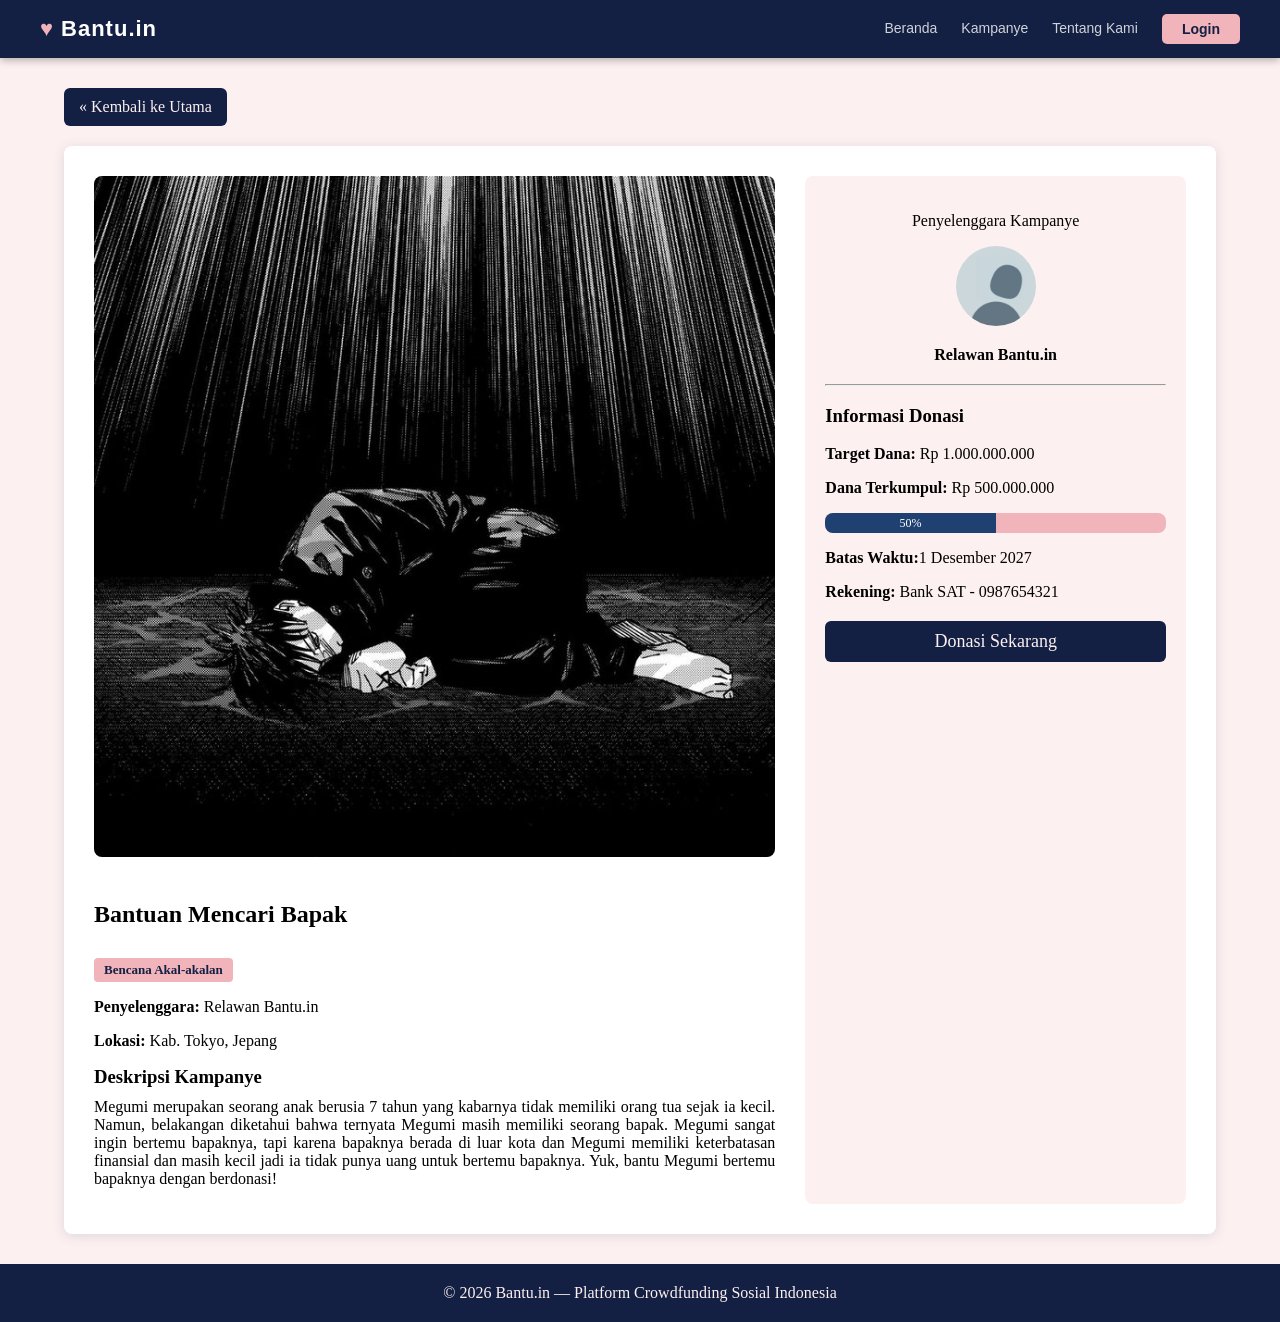
==== commit f1717fcb: "header, btn" ====
--- a/Crowdfunding Bantu.in/detail.html
+++ b/Crowdfunding Bantu.in/detail.html
@@ -7,18 +7,23 @@
     <link rel="stylesheet" href="style.css">
 </head>
 <body>
-    <header class="header">
-        <a href="index.html" class="logo">♥︎ Bantu.in</a>
-        <nav class="navbar-right">
-            <a href="index.html">Beranda</a>
-            <a href="index.html">Kampanye</a>
-            <a href="index.html">Tentang Kami</a>
-            <a href="login.html" class="active">Login</a>
-        </nav>
+    <header class="home-header">
+        <div class="home-header-inner">
+            <a href="index.html" class="home-logo">
+                <span class="home-logo-icon">♥︎</span>
+                <span class="home-logo-text">Bantu.in</span>
+            </a>
+            <nav class="home-navbar">
+                <a href="index.html" class="home-nav-link">Beranda</a>
+                <a href="index.html#daftar-kampanye" class="home-nav-link">Kampanye</a>
+                <a href="index.html" class="home-nav-link">Tentang Kami</a>
+                <a href="login.html" class="home-btn-login">Login</a>
+            </nav>
+        </div>
     </header>
 
     <main class="container">
-        <!--- <a href="index.html" class="btn btn-backhome">&laquo; Kembali ke Utama</a> --->
+        <a href="index.html" class="btn btn-backhome">&laquo; Kembali ke Utama</a>
         <section class="detail-layout">
             <article class="col-main">
                 <img src="gambar/detail1.jpeg" alt="Megumi terlantar" class="detail-img">
--- a/Crowdfunding Bantu.in/style.css
+++ b/Crowdfunding Bantu.in/style.css
@@ -12,44 +12,99 @@
 }
 
 /*HEADER*/
-.header {
+/* ================================================
+   HEADER GLOBAL (Berlaku untuk semua page)
+================================================ */
+.home-header {
     background-color: #132043;
-    padding: 10px;
-    overflow: hidden;
+    padding: 14px 0;
     position: sticky;
     top: 0;
-}
-
-.header a {
-    float: left;
-    color: #FDF0F0;
-    text-align: center;
-    padding: 12px;
+    z-index: 100;
+    box-shadow: 0 2px 8px rgba(0, 0, 0, 0.3);
+    font-family: Arial, sans-serif;
+}
+
+.home-header-inner {
+    display: flex;
+    justify-content: space-between;
+    align-items: center;
+    max-width: 1200px;
+    margin: 0 auto;
+    padding: 0 20px;
+}
+
+/* Logo */
+.home-logo {
+    display: flex;
+    align-items: center;
+    gap: 8px;
+    cursor: pointer;
     text-decoration: none;
-    font-size: 18px;
-    line-height: 25px;
-    border-radius: 4px;
-}
-
-.header a.logo {
-    font-size: 20px;
-    font-weight: bold;
+}
+
+.home-logo-icon {
     color: #F1B4BB;
-    float: left;
-}
-
-.navbar-right a:hover {
-    background-color: #FDF0F0;
-    color: #132043;
-}
-
-.navbar-right a.active {
+    font-size: 22px;
+}
+
+.home-logo-text {
+    color: #ffffff;
+    font-size: 22px;
+    font-weight: bold;
+    letter-spacing: 1px;
+}
+
+/* Navbar */
+.home-navbar {
+    display: flex;
+    align-items: center;
+    gap: 24px;
+}
+
+.home-nav-link {
+    color: rgba(255, 255, 255, 0.8);
+    font-size: 14px;
+    padding: 4px 0;
+    border-bottom: 2px solid transparent;
+    transition: color 0.2s, border-color 0.2s;
+    text-decoration: none;
+}
+
+.home-nav-link:hover,
+.home-nav-link.aktif {
+    color: #F1B4BB;
+    border-bottom: 2px solid #F1B4BB;
+}
+
+.home-btn-login {
     background-color: #F1B4BB;
-    color: #1F4172;
-}
-
-.navbar-right {
-  float: right;
+    color: #132043;
+    font-weight: bold;
+    font-size: 14px;
+    padding: 7px 20px;
+    border-radius: 5px;
+    transition: background-color 0.2s;
+    text-decoration: none;
+}
+
+.home-btn-login:hover {
+    background-color: #e89aa3;
+}
+
+
+/* RESPONSIVE 1 KOLOM */
+@media (max-width: 600px) {
+    .home-header-inner {
+        flex-direction: column;
+        gap: 12px;
+    }
+
+    .home-navbar {
+        gap: 14px;
+        flex-wrap: wrap;
+        justify-content: center;
+    }
 }
 
 /*CONTENT PART*/
@@ -824,9 +879,7 @@
     margin: 0;
 }
 
-/* ================================================
-   RESPONSIVE - 2 KOLOM (Tablet)
-================================================ */
+/* RESPONSIVE - 2 KOLOM YG HOME PAGE*/
 @media (max-width: 900px) {
     .halaman-home .home-grid-kampanye {
         grid-template-columns: repeat(2, 1fr);
@@ -837,9 +890,7 @@
     }
 }
 
-/* ================================================
-   RESPONSIVE - 1 KOLOM (HP)
-================================================ */
+/* RESPONSIVE - 1 KOLOM YG HOMEPAGE */
 @media (max-width: 600px) {
     .halaman-home .home-header-inner {
         flex-direction: column;
@@ -873,4 +924,183 @@
     }
 }
 
-/* UDAH BUKAN BAGIAN HOME PAGE LAGI BYE */+/* UDAH BUKAN BAGIAN HOME PAGE LAGI BYE */
+
+/* BAGIAN DONASI.HATEMEL */
+
+.don-hero {
+    background: #1F4172;
+    color: #ffffff;
+    text-align: center;
+    padding: 50px 20px;
+    position: relative;
+}
+
+.don-nav-back {
+    position:absolute;
+    top: 20px;
+    left: 5%; 
+    z-index: 100;
+}
+
+.don-hero-judul {
+    font-size: 28px;
+    margin-top: 10px;
+}
+
+.don-tata-letak {
+    max-width: 1000px;
+    margin: -30px auto 50px;
+    display: flex;
+    flex-wrap: wrap;
+    gap: 20px;
+    padding: 0 20px;
+    position: relative;
+    z-index: 10;
+}
+
+.don-kartu, .don-panel {
+    background: #ffffff;
+    border-radius: 10px;
+    box-shadow: 0 4px 15px rgba(0,0,0,0.1);
+    flex: 1;
+    min-width: 320px;
+    padding: 20px;
+}
+
+.don-kartu-gambar {
+    width: 100%;
+    border-radius: 8px;
+    margin-bottom: 15px;
+}
+
+.don-kelompok {
+    margin-bottom: 15px;
+}
+
+.don-masukan {
+    width: 100%;
+    padding: 10px;
+    border: 1px solid #c8d0dc;
+    border-radius: 6px;
+    background: #FDF0F0;
+    box-sizing: border-box;
+}
+
+.don-info-file {
+    display: block;
+    margin-top: 5px;
+    color: #666666;
+    font-size: 0.8rem;
+    font-style: italic;
+}
+
+.don-grid-bayar {
+    display: grid;
+    grid-template-columns: repeat(3, 1fr);
+    gap: 8px;
+}
+
+.don-pilihan-bayar {
+    padding: 10px;
+    border: 1px solid #c8d0dc;
+    text-align: center;
+    border-radius: 5px;
+    cursor: pointer;
+    font-size: 12px;
+}
+
+.don-progres {
+    background: #eee;
+    height: 10px;
+    border-radius: 5px;
+    margin: 10px 0;
+}
+
+.don-progres-isi {
+    background: #1F4172;
+    height: 100%;
+    border-radius: 5px;
+}
+
+.don-tombol-kirim {
+    width: 100%;
+    padding: 15px;
+    background: #132043;
+    color: #FDF0F0;
+    border: none;
+    border-radius: 6px;
+    font-weight: bold;
+    cursor: pointer;
+    font-size: 16px;
+}
+
+.don-tombol-kirim:hover {
+    background: #1F4172;
+}
+
+.don-baris-ringkasan {
+    display: flex;
+    justify-content: space-between;
+    font-size: 14px;
+    margin-top: 5px;
+}
+
+.don-total {
+    font-weight: bold;
+    border-top: 1px solid #eee;
+    padding-top: 10px;
+    margin-top: 10px;
+}
+
+.don-pilihan-bayar {
+    background-color: #ffffff;
+    border: 1px solid #c8d0dc;
+    border-radius: 8px;
+    padding: 15px;
+    cursor: pointer;
+    text-align: center;
+    transition: 0.3s;
+}
+
+.don-pilihan-bayar:hover {
+    background-color: #FDF0F0;
+    border-color: #F1B4BB;
+    transform: translateY(-3px);
+}
+
+.don-pilihan-bayar.terpilih {
+    background-color: #F1B4BB;
+    border-color: #132043;
+    color: #132043;
+    font-weight: bold;
+}
+
+.don-ikon-bayar {
+    display: block;
+    font-size: 20px;
+    margin-bottom: 5px;
+}
+
+.don-container-back {
+    max-width: 1000px;
+    margin: 0 auto 15px;
+    text-align: left;
+}
+
+.don-btn-back {
+    display: inline-block;
+    text-decoration: none;
+    color:#132043;
+    font-size: 14px;
+    font-weight: bold;
+    background: #F1B4BB;
+    padding: 8px 16px;
+    border-radius: 6px;
+    transition: 0.3s;
+}
+
+.don-btn-back:hover {
+    background: #e89aa3;
+    color: #132043;
+}
